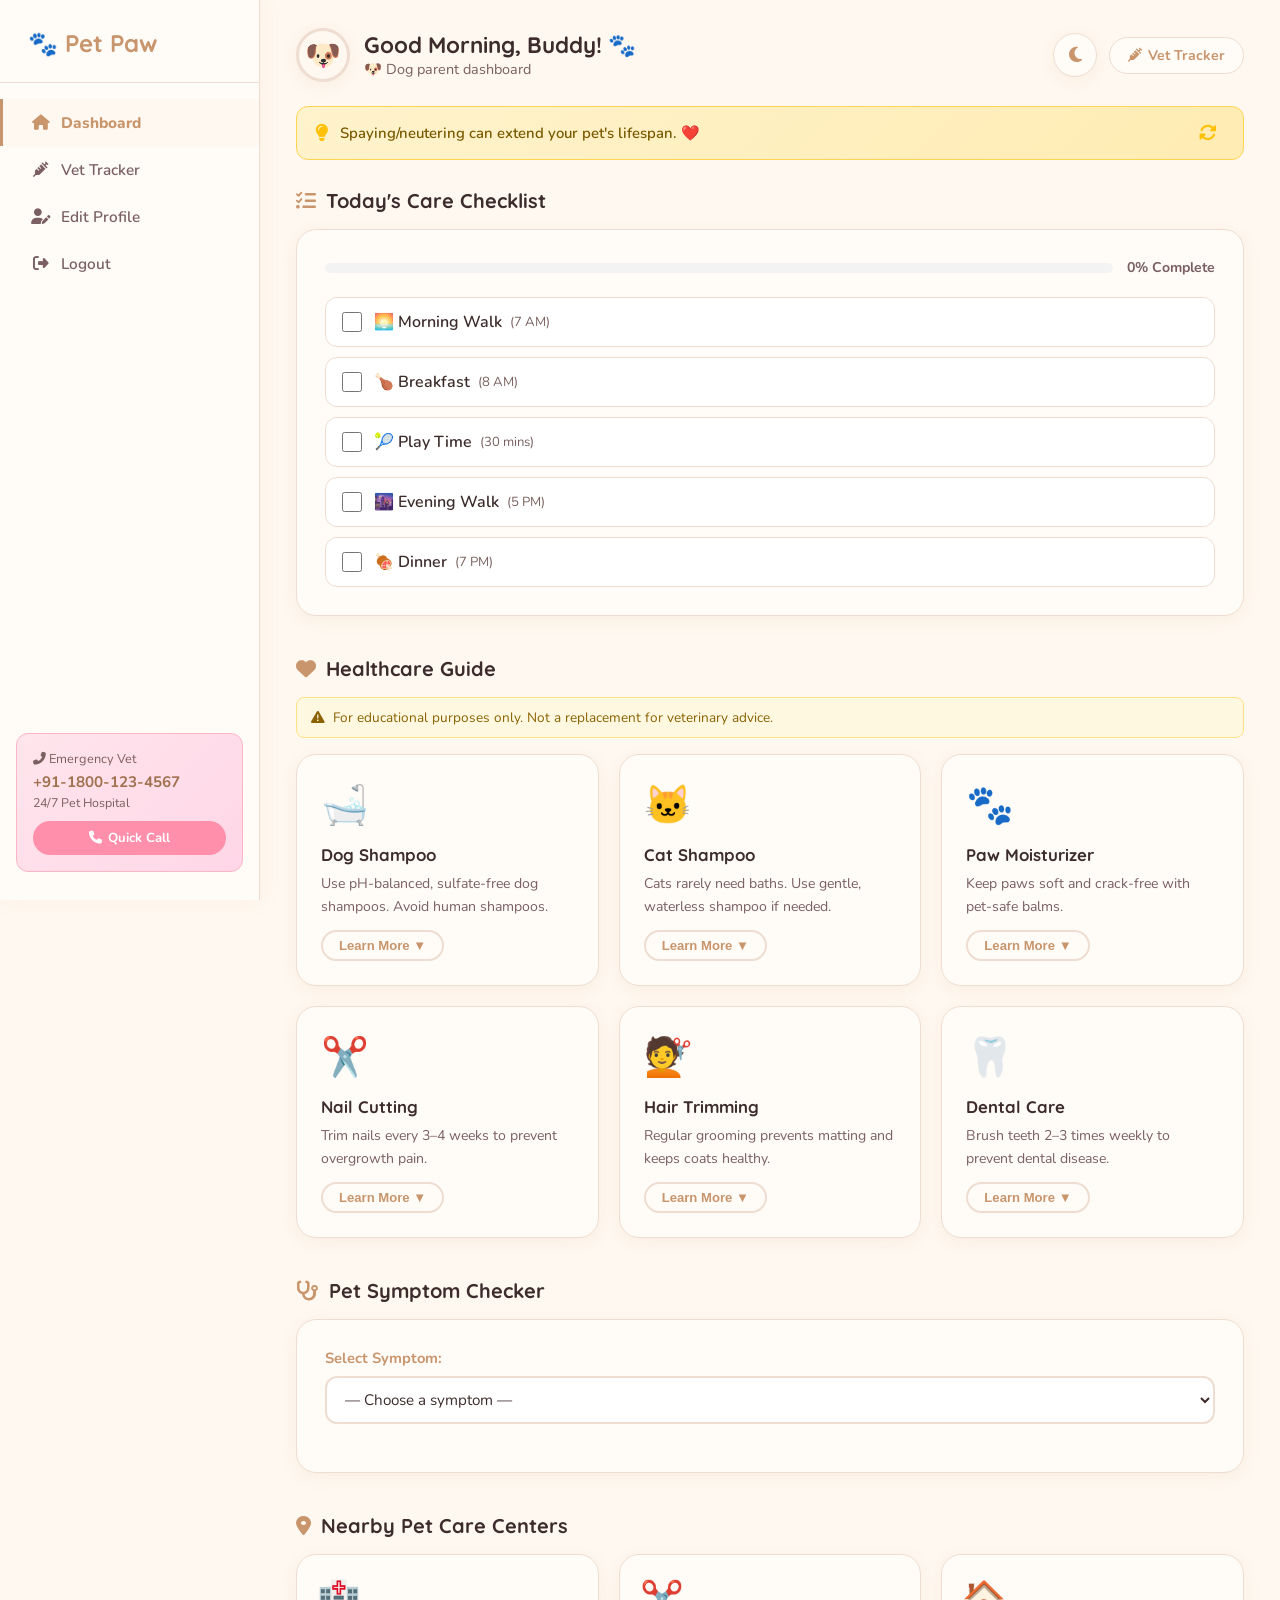
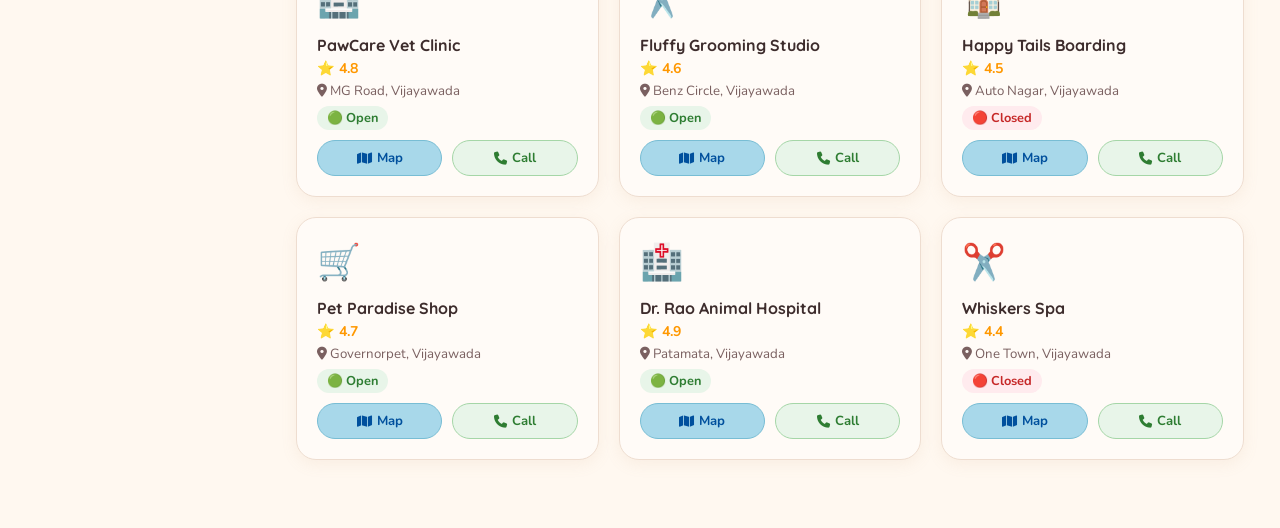
==== dashboard.html @ 9b2d1678 "First commit" ====
<!DOCTYPE html>
<html lang="en">
<head>
  <meta charset="UTF-8"/>
  <meta name="viewport" content="width=device-width, initial-scale=1.0"/>
  <title>Pet Paw 🐾 — Dashboard</title>
  <link rel="stylesheet" href="style.css"/>
  <link href="https://fonts.googleapis.com/css2?family=Nunito:wght@400;600;700;800;900&family=Quicksand:wght@400;500;600;700&display=swap" rel="stylesheet"/>
  <link rel="stylesheet" href="https://cdnjs.cloudflare.com/ajax/libs/font-awesome/6.5.0/css/all.min.css"/>
</head>
<body class="dashboard-page">

  <!-- Sidebar -->
  <nav class="sidebar" id="sidebar">
    <div class="sidebar-logo">🐾 <span>Pet Paw</span></div>
    <ul class="sidebar-nav">
      <li><a href="dashboard.html" class="active"><i class="fas fa-home"></i> Dashboard</a></li>
      <li><a href="tracker.html"><i class="fas fa-syringe"></i> Vet Tracker</a></li>
      <li><a href="profile.html"><i class="fas fa-user-edit"></i> Edit Profile</a></li>
      <li><a href="index.html"><i class="fas fa-sign-out-alt"></i> Logout</a></li>
    </ul>
    <div class="sidebar-emergency">
      <div class="emergency-card">
        <p><i class="fas fa-phone-alt"></i> Emergency Vet</p>
        <strong>+91-1800-123-4567</strong>
        <small>24/7 Pet Hospital</small>
        <a href="tel:+911800123456" class="emergency-btn"><i class="fas fa-phone"></i> Quick Call</a>
      </div>
    </div>
  </nav>

  <!-- Mobile nav toggle -->
  <button class="mobile-menu-btn" id="menuBtn" onclick="toggleSidebar()">
    <i class="fas fa-bars"></i>
  </button>

  <!-- Main Content -->
  <main class="main-content" id="mainContent">

    <!-- Top Bar -->
    <div class="topbar">
      <div class="topbar-left">
        <div class="pet-avatar" id="topAvatar">🐾</div>
        <div>
          <h2 class="greeting" id="greetingMsg">Good Morning! 🐾</h2>
          <p class="topbar-sub" id="topSub">Loading profile...</p>
        </div>
      </div>
      <div class="topbar-right">
        <button class="dark-toggle inline" id="darkToggle" title="Toggle Dark Mode">
          <i class="fas fa-moon"></i>
        </button>
        <a href="tracker.html" class="nav-pill"><i class="fas fa-syringe"></i> Vet Tracker</a>
      </div>
    </div>

    <!-- Daily Tip Banner -->
    <div class="tip-banner" id="tipBanner">
      <i class="fas fa-lightbulb"></i>
      <span id="tipText">Loading tip...</span>
      <button onclick="newTip()" title="New Tip"><i class="fas fa-sync-alt"></i></button>
    </div>

    <!-- SECTION A: Checklist -->
    <section class="dash-section fade-in">
      <h3 class="section-title"><i class="fas fa-tasks"></i> Today's Care Checklist</h3>
      <div class="checklist-card">
        <div class="checklist-progress-wrap">
          <div class="checklist-progress-bar">
            <div class="checklist-progress-fill" id="progressFill"></div>
          </div>
          <span class="progress-pct" id="progressPct">0% Complete</span>
        </div>
        <ul class="checklist" id="checklist">
          <li data-id="task1"><label><input type="checkbox" onchange="updateChecklist()"/> <span>🌅 Morning Walk <small>(7 AM)</small></span></label></li>
          <li data-id="task2"><label><input type="checkbox" onchange="updateChecklist()"/> <span>🍗 Breakfast <small>(8 AM)</small></span></label></li>
          <li data-id="task3"><label><input type="checkbox" onchange="updateChecklist()"/> <span>🎾 Play Time <small>(30 mins)</small></span></label></li>
          <li data-id="task4"><label><input type="checkbox" onchange="updateChecklist()"/> <span>🌆 Evening Walk <small>(5 PM)</small></span></label></li>
          <li data-id="task5"><label><input type="checkbox" onchange="updateChecklist()"/> <span>🍖 Dinner <small>(7 PM)</small></span></label></li>
        </ul>
        <div class="celebration" id="celebration" style="display:none">
          🎉 All tasks done! You're an amazing pet parent! 🐾
        </div>
      </div>
    </section>

    <!-- SECTION B: Healthcare -->
    <section class="dash-section fade-in">
      <h3 class="section-title"><i class="fas fa-heart"></i> Healthcare Guide</h3>
      <p class="warning-text"><i class="fas fa-exclamation-triangle"></i> For educational purposes only. Not a replacement for veterinary advice.</p>
      <div class="health-grid">
        <div class="health-card">
          <div class="health-icon">🛁</div>
          <h4>Dog Shampoo</h4>
          <p>Use pH-balanced, sulfate-free dog shampoos. Avoid human shampoos.</p>
          <button class="learn-btn" onclick="toggleLearn(this)">Learn More ▼</button>
          <div class="learn-more">
            <p>Recommended: Vet's Best Natural, Burt's Bees Dog Shampoo. Bathe every 4–6 weeks. Use lukewarm water and rinse thoroughly to prevent skin irritation.</p>
          </div>
        </div>
        <div class="health-card">
          <div class="health-icon">🐱</div>
          <h4>Cat Shampoo</h4>
          <p>Cats rarely need baths. Use gentle, waterless shampoo if needed.</p>
          <button class="learn-btn" onclick="toggleLearn(this)">Learn More ▼</button>
          <div class="learn-more">
            <p>Most cats self-groom. If bathing is necessary, use fragrance-free cat-specific shampoo. Avoid getting water in ears. Dry thoroughly after bath.</p>
          </div>
        </div>
        <div class="health-card">
          <div class="health-icon">🐾</div>
          <h4>Paw Moisturizer</h4>
          <p>Keep paws soft and crack-free with pet-safe balms.</p>
          <button class="learn-btn" onclick="toggleLearn(this)">Learn More ▼</button>
          <div class="learn-more">
            <p>Apply paw balm after walks, especially in hot or cold weather. Check for cracked pads, cuts, or foreign objects. Products like Musher's Secret work well.</p>
          </div>
        </div>
        <div class="health-card">
          <div class="health-icon">✂️</div>
          <h4>Nail Cutting</h4>
          <p>Trim nails every 3–4 weeks to prevent overgrowth pain.</p>
          <button class="learn-btn" onclick="toggleLearn(this)">Learn More ▼</button>
          <div class="learn-more">
            <p>Use sharp pet nail clippers. Avoid cutting the quick (pink area). If unsure, ask your vet for a demo. Reward with treats to make it a positive experience.</p>
          </div>
        </div>
        <div class="health-card">
          <div class="health-icon">💇</div>
          <h4>Hair Trimming</h4>
          <p>Regular grooming prevents matting and keeps coats healthy.</p>
          <button class="learn-btn" onclick="toggleLearn(this)">Learn More ▼</button>
          <div class="learn-more">
            <p>Brush daily for long-haired breeds. Professional grooming every 6–8 weeks recommended. Use slicker brushes for removing tangles gently.</p>
          </div>
        </div>
        <div class="health-card">
          <div class="health-icon">🦷</div>
          <h4>Dental Care</h4>
          <p>Brush teeth 2–3 times weekly to prevent dental disease.</p>
          <button class="learn-btn" onclick="toggleLearn(this)">Learn More ▼</button>
          <div class="learn-more">
            <p>Use pet-specific toothpaste (never human toothpaste). Dental chews and water additives also help. Annual dental check-ups with your vet are important.</p>
          </div>
        </div>
      </div>
    </section>

    <!-- SECTION C: Symptom Checker -->
    <section class="dash-section fade-in">
      <h3 class="section-title"><i class="fas fa-stethoscope"></i> Pet Symptom Checker</h3>
      <div class="symptom-card">
        <div class="symptom-row">
          <div class="form-group">
            <label>Select Symptom:</label>
            <select id="symptomSelect" onchange="onSymptomChange()">
              <option value="">— Choose a symptom —</option>
              <option value="vomit">🤢 Vomiting</option>
              <option value="urine">💧 Urine Issues</option>
              <option value="lethargy">😴 Lethargy</option>
              <option value="noappetite">🚫 No Appetite</option>
            </select>
          </div>
          <div class="form-group" id="vomitColorGroup" style="display:none">
            <label>Vomit Color:</label>
            <select id="vomitColor" onchange="checkSymptom()">
              <option value="">— Choose color —</option>
              <option value="yellow">🟡 Yellow</option>
              <option value="white">⚪ White Foam</option>
              <option value="brown">🟤 Brown</option>
            </select>
          </div>
        </div>
        <div class="symptom-result" id="symptomResult" style="display:none"></div>
      </div>
    </section>

    <!-- Nearby Pet Care Centers -->
    <section class="dash-section fade-in">
      <h3 class="section-title"><i class="fas fa-map-marker-alt"></i> Nearby Pet Care Centers</h3>
      <div class="centers-grid" id="centersGrid"></div>
    </section>

  </main>

  <script src="script.js"></script>
  <script>
    // Greet user
    window.onload = () => {
      initDarkMode();
      const name = localStorage.getItem('petName') || 'Buddy';
      const type = localStorage.getItem('petType') || 'dog';
      const photo = localStorage.getItem('petPhoto');
      const hour = new Date().getHours();
      const greet = hour < 12 ? 'Good Morning' : hour < 17 ? 'Good Afternoon' : 'Good Evening';
      document.getElementById('greetingMsg').textContent = `${greet}, ${name}! 🐾`;
      document.getElementById('topSub').textContent = `${type === 'dog' ? '🐶 Dog' : '🐱 Cat'} parent dashboard`;
      if (photo) {
        document.getElementById('topAvatar').innerHTML = `<img src="${photo}" alt="pet"/>`;
      } else {
        document.getElementById('topAvatar').textContent = type === 'dog' ? '🐶' : '🐱';
      }
      loadChecklist();
      showTip();
      renderCenters();
    };

    // Checklist
    function loadChecklist() {
      const saved = JSON.parse(localStorage.getItem('checklist') || '{}');
      document.querySelectorAll('#checklist input[type=checkbox]').forEach(cb => {
        const id = cb.closest('li').dataset.id;
        if (saved[id]) { cb.checked = true; cb.closest('li').classList.add('done'); }
      });
      updateChecklist();
    }
    function updateChecklist() {
      const all = document.querySelectorAll('#checklist input[type=checkbox]');
      const checked = document.querySelectorAll('#checklist input[type=checkbox]:checked');
      const pct = Math.round((checked.length / all.length) * 100);
      document.getElementById('progressFill').style.width = pct + '%';
      document.getElementById('progressPct').textContent = pct + '% Complete';
      const saved = {};
      all.forEach(cb => {
        const id = cb.closest('li').dataset.id;
        saved[id] = cb.checked;
        cb.checked ? cb.closest('li').classList.add('done') : cb.closest('li').classList.remove('done');
      });
      localStorage.setItem('checklist', JSON.stringify(saved));
      document.getElementById('celebration').style.display = (pct === 100) ? 'block' : 'none';
    }

    // Symptom checker
    function onSymptomChange() {
      const val = document.getElementById('symptomSelect').value;
      document.getElementById('vomitColorGroup').style.display = (val === 'vomit') ? 'flex' : 'none';
      document.getElementById('symptomResult').style.display = 'none';
      if (val !== 'vomit') checkSymptom();
    }
    function checkSymptom() {
      const sym = document.getElementById('symptomSelect').value;
      if (!sym) return;
      const res = document.getElementById('symptomResult');
      let html = '';
      if (sym === 'vomit') {
        const color = document.getElementById('vomitColor').value;
        if (!color) return;
        const data = {
          yellow: { text: 'Yellow vomit usually means an empty stomach. Try feeding a small meal and ensure fresh water is available.', sev: 'mild', label: '🟢 Mild' },
          white: { text: 'White foam may indicate mild indigestion or acid reflux. Offer bland food (boiled chicken & rice) for a day.', sev: 'moderate', label: '🟠 Moderate' },
          brown: { text: 'Brown vomit may indicate a serious condition. Please seek veterinary attention immediately!', sev: 'emergency', label: '🔴 Emergency' }
        };
        const d = data[color];
        html = `<div class="result-box sev-${d.sev}"><strong>${d.label}</strong><p>${d.text}</p>${d.sev === 'emergency' ? '<p class="emerg-warn">⚠️ Please visit a vet immediately!</p>' : ''}</div>`;
      } else {
        const data = {
          urine: { text: 'Urine changes (color, frequency, straining) can indicate UTI or kidney issues. Monitor for 24 hrs; if persists consult a vet.', sev: 'moderate', label: '🟠 Moderate' },
          lethargy: { text: 'Mild lethargy after activity is normal. If lasting more than 24 hrs, check for fever or other symptoms and consult a vet.', sev: 'moderate', label: '🟠 Moderate' },
          noappetite: { text: 'Skipping one meal is usually okay. If no appetite persists beyond 24 hrs or is combined with other symptoms, visit a vet.', sev: 'mild', label: '🟢 Mild' }
        };
        const d = data[sym];
        html = `<div class="result-box sev-${d.sev}"><strong>${d.label}</strong><p>${d.text}</p></div>`;
      }
      res.innerHTML = html;
      res.style.display = 'block';
    }

    // Nearby centers
    const centers = [
      { type: 'clinic', name: 'PawCare Vet Clinic', rating: '4.8', address: 'MG Road, Vijayawada', status: 'open', phone: '040-1234567' },
      { type: 'grooming', name: 'Fluffy Grooming Studio', rating: '4.6', address: 'Benz Circle, Vijayawada', status: 'open', phone: '040-2345678' },
      { type: 'boarding', name: 'Happy Tails Boarding', rating: '4.5', address: 'Auto Nagar, Vijayawada', status: 'closed', phone: '040-3456789' },
      { type: 'shop', name: 'Pet Paradise Shop', rating: '4.7', address: 'Governorpet, Vijayawada', status: 'open', phone: '040-4567890' },
      { type: 'clinic', name: 'Dr. Rao Animal Hospital', rating: '4.9', address: 'Patamata, Vijayawada', status: 'open', phone: '040-5678901' },
      { type: 'grooming', name: 'Whiskers Spa', rating: '4.4', address: 'One Town, Vijayawada', status: 'closed', phone: '040-6789012' },
    ];
    const typeIcons = { clinic: '🏥', grooming: '✂️', boarding: '🏠', shop: '🛒' };
    function renderCenters() {
      const grid = document.getElementById('centersGrid');
      grid.innerHTML = centers.map(c => `
        <div class="center-card">
          <div class="center-icon">${typeIcons[c.type]}</div>
          <div class="center-body">
            <h4>${c.name}</h4>
            <div class="center-rating">⭐ ${c.rating}</div>
            <p><i class="fas fa-map-marker-alt"></i> ${c.address}</p>
            <span class="status-badge ${c.status}">${c.status === 'open' ? '🟢 Open' : '🔴 Closed'}</span>
          </div>
          <div class="center-actions">
            <a href="https://maps.google.com?q=${encodeURIComponent(c.name+' '+c.address)}" target="_blank" class="center-btn map-btn"><i class="fas fa-map"></i> Map</a>
            <a href="tel:${c.phone}" class="center-btn call-btn"><i class="fas fa-phone"></i> Call</a>
          </div>
        </div>
      `).join('');
    }

    // Sidebar toggle
    function toggleSidebar() {
      document.getElementById('sidebar').classList.toggle('open');
    }
  </script>
</body>
</html>
---- style.css ----
/* =====================================================
   PET PAW — MAIN STYLESHEET
   Fonts: Nunito + Quicksand | Pastel & Modern Theme
   ===================================================== */

:root {
  --cream: #FFF8F0;
  --brown: #C8956C;
  --brown-dark: #A0714F;
  --pink: #FFB5C8;
  --pink-dark: #FF8FAB;
  --sky: #A8D8EA;
  --sky-dark: #78BDD4;
  --white: #FFFFFF;
  --light-gray: #F3F3F3;
  --text: #3D2C2C;
  --text-light: #7A6060;
  --card-bg: #FFFBF7;
  --border: #EEDDD0;
  --shadow: 0 8px 32px rgba(200,149,108,0.13);
  --shadow-sm: 0 4px 16px rgba(200,149,108,0.10);
  --radius: 20px;
  --radius-sm: 12px;
  --sidebar-w: 260px;
  --transition: 0.3s ease;
}

/* DARK MODE */
body.dark {
  --cream: #1A1218;
  --card-bg: #231A20;
  --white: #2A1F26;
  --light-gray: #2D2230;
  --text: #F5E6D8;
  --text-light: #C4A898;
  --border: #3D2E38;
  --shadow: 0 8px 32px rgba(0,0,0,0.35);
}

* { margin:0; padding:0; box-sizing:border-box; }

body {
  font-family: 'Nunito', sans-serif;
  background: var(--cream);
  color: var(--text);
  min-height: 100vh;
  transition: background var(--transition), color var(--transition);
}

h1,h2,h3,h4 { font-family: 'Quicksand', sans-serif; font-weight: 700; }

a { text-decoration: none; color: inherit; }

/* ---- DARK TOGGLE ---- */
.dark-toggle {
  position: fixed; top: 18px; right: 18px; z-index: 999;
  background: var(--card-bg); border: 1.5px solid var(--border);
  border-radius: 50%; width: 44px; height: 44px;
  cursor: pointer; font-size: 1.1rem; color: var(--brown);
  box-shadow: var(--shadow-sm); transition: all var(--transition);
  display: flex; align-items: center; justify-content: center;
}
.dark-toggle:hover { background: var(--brown); color: white; transform: rotate(20deg); }
.dark-toggle.inline { position: relative; top: auto; right: auto; }

/* ---- ANIMATIONS ---- */
@keyframes fadeUp { from { opacity:0; transform:translateY(30px); } to { opacity:1; transform:translateY(0); } }
@keyframes floatPaw { 0%,100% { transform: translateY(0) rotate(0deg); } 50% { transform: translateY(-18px) rotate(15deg); } }
@keyframes glow { 0%,100% { box-shadow: 0 0 18px var(--pink); } 50% { box-shadow: 0 0 36px var(--pink-dark), 0 0 60px var(--sky); } }
@keyframes popIn { 0% { transform:scale(0.8); opacity:0; } 100% { transform:scale(1); opacity:1; } }
@keyframes celebrate { 0%,100%{ transform:scale(1); } 50%{ transform:scale(1.04); } }

.fade-in { animation: fadeUp 0.7s ease both; }

/* ---- GLOWING BUTTON ---- */
.glow-btn {
  background: linear-gradient(135deg, var(--pink-dark), var(--brown));
  color: white; border: none; border-radius: 50px;
  padding: 14px 36px; font-size: 1.05rem; font-family: 'Quicksand', sans-serif;
  font-weight: 700; cursor: pointer; display: flex; align-items: center;
  gap: 10px; margin: 0 auto; transition: all var(--transition);
  animation: glow 2.5s ease-in-out infinite;
}
.glow-btn:hover { transform: translateY(-3px) scale(1.04); }
.glow-btn.wide { width: 100%; justify-content: center; }
.glow-btn.sm { padding: 10px 22px; font-size: 0.95rem; margin: 0; white-space: nowrap; }


/* ============================================
   PAGE 1 — WELCOME
   ============================================ */
.welcome-page {
  background: linear-gradient(135deg, #FDE9D9 0%, #FCE4EC 50%, #E3F2FD 100%);
  min-height: 100vh; display: flex; align-items: center; justify-content: center;
  position: relative; overflow: hidden;
}

.paw-float {
  position: fixed; font-size: 2rem; opacity: 0.13; pointer-events: none;
  animation: floatPaw 4s ease-in-out infinite;
  user-select: none;
}
.paw-1 { top:8%; left:5%; animation-delay:0s; font-size:2.5rem; }
.paw-2 { top:20%; right:8%; animation-delay:0.8s; font-size:1.8rem; }
.paw-3 { bottom:15%; left:12%; animation-delay:1.4s; font-size:3rem; }
.paw-4 { bottom:25%; right:6%; animation-delay:0.3s; font-size:2rem; }
.paw-5 { top:50%; left:50%; animation-delay:1.8s; font-size:1.5rem; }

.welcome-overlay {
  width: 100%; min-height: 100vh; display: flex;
  align-items: center; justify-content: center;
  padding: 40px 20px;
}
.welcome-content { text-align: center; max-width: 480px; width: 100%; }

.logo-badge {
  font-size: 4rem; display: inline-block;
  animation: floatPaw 3s ease-in-out infinite;
  margin-bottom: 10px;
}

.welcome-title {
  font-size: 2.8rem; color: var(--text); margin-bottom: 8px; line-height: 1.2;
}
.welcome-title span { color: var(--brown); }

.welcome-tagline {
  color: var(--text-light); font-size: 1.1rem; margin-bottom: 32px;
  font-family: 'Quicksand', sans-serif;
}

.welcome-card {
  background: var(--card-bg); border-radius: var(--radius);
  padding: 36px 32px; box-shadow: var(--shadow);
  border: 1.5px solid var(--border);
  animation: fadeUp 0.8s 0.2s ease both;
}

.input-group { margin-bottom: 24px; text-align: left; }
.input-group label {
  display: block; font-weight: 700; margin-bottom: 8px;
  color: var(--brown); font-size: 0.95rem;
}
.input-group input {
  width: 100%; padding: 13px 18px; border: 2px solid var(--border);
  border-radius: var(--radius-sm); font-family: 'Nunito', sans-serif;
  font-size: 1rem; color: var(--text); background: var(--white);
  transition: border-color var(--transition), box-shadow var(--transition);
  outline: none;
}
.input-group input:focus { border-color: var(--pink-dark); box-shadow: 0 0 0 3px rgba(255,143,171,0.15); }

.type-label { font-weight: 700; color: var(--text); margin-bottom: 12px; font-size: 0.95rem; }
.pet-cards { display: flex; gap: 16px; justify-content: center; margin-bottom: 28px; }

.pet-card {
  flex: 1; max-width: 140px; background: var(--white); border: 2.5px solid var(--border);
  border-radius: var(--radius); padding: 20px 14px; text-align: center;
  cursor: pointer; transition: all var(--transition); font-weight: 700;
  color: var(--text-light);
}
.pet-card:hover { border-color: var(--pink-dark); transform: translateY(-4px); box-shadow: var(--shadow-sm); }
.pet-card.selected { border-color: var(--brown); background: var(--cream); color: var(--brown); transform: translateY(-4px); box-shadow: 0 6px 20px rgba(200,149,108,0.25); }
.pet-emoji { font-size: 2.8rem; margin-bottom: 6px; }


/* ============================================
   PAGE 2 — PROFILE
   ============================================ */
.profile-page {
  background: linear-gradient(135deg, #FDE9D9 0%, #FCE4EC 50%, #E3F2FD 100%);
  min-height: 100vh; display: flex; align-items: center;
  justify-content: center; padding: 40px 20px;
}

.profile-container { width: 100%; max-width: 680px; }

.glass-card {
  background: rgba(255,255,255,0.88);
  backdrop-filter: blur(12px);
  border: 1.5px solid var(--border);
  border-radius: var(--radius); box-shadow: var(--shadow);
  padding: 40px 36px;
}
body.dark .glass-card { background: rgba(35,26,32,0.9); }

/* Progress Steps */
.progress-bar-wrap { margin-bottom: 28px; }
.progress-steps {
  display: flex; align-items: center; gap: 0;
  margin-bottom: 8px; justify-content: center;
}
.step {
  width: 36px; height: 36px; border-radius: 50%;
  background: var(--light-gray); color: var(--text-light);
  font-weight: 800; display: flex; align-items: center; justify-content: center;
  font-size: 0.95rem; border: 2.5px solid var(--border); z-index: 1;
  transition: all var(--transition);
}
.step.done { background: var(--brown); color: white; border-color: var(--brown); }
.step.active { background: var(--pink-dark); color: white; border-color: var(--pink-dark); }
.step-line { height: 3px; width: 80px; background: var(--border); }
.step-line.active { background: var(--pink-dark); }
.progress-label { text-align: center; color: var(--text-light); font-size: 0.88rem; }

.profile-header { text-align: center; margin-bottom: 28px; }
.logo-sm { font-size: 2.5rem; margin-bottom: 6px; }
.profile-header h2 { font-size: 1.6rem; color: var(--text); }
.profile-header p { color: var(--text-light); margin-top: 4px; }

/* Photo Upload */
.photo-upload-area {
  width: 120px; height: 120px; border-radius: 50%;
  border: 3px dashed var(--brown); margin: 0 auto 28px;
  cursor: pointer; overflow: hidden; transition: all var(--transition);
  display: flex; align-items: center; justify-content: center;
  background: var(--light-gray);
}
.photo-upload-area:hover { border-color: var(--pink-dark); transform: scale(1.04); }
.photo-preview {
  display: flex; flex-direction: column; align-items: center;
  color: var(--text-light); font-size: 0.8rem; gap: 4px;
  width: 100%; height: 100%; justify-content: center;
}
.photo-preview i { font-size: 1.8rem; color: var(--brown); }

/* Form Grid */
.form-grid { display: grid; grid-template-columns: 1fr 1fr; gap: 20px; margin-bottom: 28px; }
.form-group { display: flex; flex-direction: column; gap: 8px; }
.form-group.full-width { grid-column: 1 / -1; }

.form-group label {
  font-weight: 700; font-size: 0.92rem; color: var(--brown);
  display: flex; align-items: center; gap: 6px;
}

.radio-group { display: flex; flex-wrap: wrap; gap: 8px; }
.radio-pill {
  display: flex; align-items: center; gap: 6px;
  padding: 7px 14px; border: 2px solid var(--border);
  border-radius: 50px; cursor: pointer; font-size: 0.88rem;
  font-weight: 600; color: var(--text-light);
  transition: all var(--transition); user-select: none;
  background: var(--white);
}
.radio-pill:hover { border-color: var(--pink-dark); color: var(--pink-dark); }
.radio-pill input[type=radio] { accent-color: var(--pink-dark); width: 14px; height: 14px; }
.radio-pill:has(input:checked) { border-color: var(--brown); background: var(--cream); color: var(--brown); }

/* Input/Select shared */
input[type=text], input[type=date], select, textarea {
  width: 100%; padding: 11px 14px; border: 2px solid var(--border);
  border-radius: var(--radius-sm); font-family: 'Nunito', sans-serif;
  font-size: 0.95rem; color: var(--text); background: var(--white);
  transition: border-color var(--transition); outline: none;
}
input[type=text]:focus, input[type=date]:focus, select:focus {
  border-color: var(--pink-dark); box-shadow: 0 0 0 3px rgba(255,143,171,0.12);
}
body.dark input, body.dark select { background: var(--light-gray); color: var(--text); }


/* ============================================
   LAYOUT — SIDEBAR + MAIN
   ============================================ */
.sidebar {
  position: fixed; left: 0; top: 0; bottom: 0;
  width: var(--sidebar-w); background: var(--card-bg);
  border-right: 1.5px solid var(--border); z-index: 100;
  display: flex; flex-direction: column; padding: 28px 0;
  box-shadow: 2px 0 20px rgba(200,149,108,0.08);
  transition: background var(--transition), transform var(--transition);
}

.sidebar-logo {
  font-family: 'Quicksand', sans-serif; font-weight: 800;
  font-size: 1.5rem; color: var(--brown); padding: 0 28px 24px;
  border-bottom: 1.5px solid var(--border); margin-bottom: 16px;
}

.sidebar-nav { list-style: none; flex: 1; }
.sidebar-nav li a {
  display: flex; align-items: center; gap: 12px;
  padding: 13px 28px; color: var(--text-light); font-weight: 600;
  font-size: 0.96rem; transition: all var(--transition);
  border-left: 3px solid transparent;
}
.sidebar-nav li a:hover { color: var(--brown); background: var(--cream); border-left-color: var(--brown); }
.sidebar-nav li a.active { color: var(--brown); background: var(--cream); border-left-color: var(--brown); font-weight: 800; }
.sidebar-nav li a i { width: 18px; text-align: center; }

.sidebar-emergency { padding: 16px 16px 0; }
.emergency-card {
  background: linear-gradient(135deg, #FFE5EC, #FFD6E7);
  border-radius: var(--radius-sm); padding: 16px; border: 1px solid var(--pink);
}
.emergency-card p { font-size: 0.8rem; color: var(--text-light); margin-bottom: 4px; }
.emergency-card strong { color: var(--brown-dark); font-size: 0.95rem; display: block; margin-bottom: 2px; }
.emergency-card small { color: var(--text-light); font-size: 0.78rem; display: block; margin-bottom: 10px; }
.emergency-btn {
  display: flex; align-items: center; gap: 6px; justify-content: center;
  background: var(--pink-dark); color: white; border-radius: 50px;
  padding: 8px 16px; font-size: 0.82rem; font-weight: 700;
  transition: all var(--transition);
}
.emergency-btn:hover { background: var(--brown); transform: scale(1.03); }

.mobile-menu-btn {
  display: none; position: fixed; top: 14px; left: 14px; z-index: 200;
  background: var(--card-bg); border: 1.5px solid var(--border);
  border-radius: 10px; width: 42px; height: 42px;
  cursor: pointer; font-size: 1.1rem; color: var(--brown);
  box-shadow: var(--shadow-sm); align-items: center; justify-content: center;
}

.main-content {
  margin-left: var(--sidebar-w); padding: 28px 36px;
  min-height: 100vh; transition: margin var(--transition);
}

/* Topbar */
.topbar {
  display: flex; align-items: center; justify-content: space-between;
  margin-bottom: 24px; flex-wrap: wrap; gap: 14px;
}
.topbar-left { display: flex; align-items: center; gap: 14px; }
.pet-avatar {
  width: 54px; height: 54px; border-radius: 50%;
  background: var(--cream); border: 3px solid var(--border);
  display: flex; align-items: center; justify-content: center;
  font-size: 1.8rem; overflow: hidden; box-shadow: var(--shadow-sm);
}
.pet-avatar img { width: 100%; height: 100%; object-fit: cover; }
.greeting { font-size: 1.4rem; color: var(--text); }
.topbar-sub { color: var(--text-light); font-size: 0.9rem; }
.topbar-right { display: flex; align-items: center; gap: 12px; }

.nav-pill {
  background: var(--card-bg); border: 1.5px solid var(--border);
  border-radius: 50px; padding: 8px 18px; font-size: 0.88rem;
  font-weight: 700; color: var(--brown); display: flex; align-items: center;
  gap: 6px; transition: all var(--transition);
}
.nav-pill:hover { background: var(--brown); color: white; }

/* Tip Banner */
.tip-banner {
  background: linear-gradient(135deg, #FFF3CD, #FFECB3);
  border: 1.5px solid #FFD54F; border-radius: var(--radius-sm);
  padding: 13px 18px; display: flex; align-items: center; gap: 12px;
  margin-bottom: 28px; color: #7A5A00; font-weight: 600; font-size: 0.93rem;
}
.tip-banner i:first-child { color: #FFC107; font-size: 1.1rem; }
.tip-banner span { flex: 1; }
.tip-banner button {
  background: none; border: none; cursor: pointer; color: #7A5A00;
  font-size: 0.9rem; padding: 4px 8px; border-radius: 6px;
  transition: all var(--transition);
}
.tip-banner button:hover { background: rgba(0,0,0,0.07); transform: rotate(180deg); }

/* Section Titles */
.dash-section { margin-bottom: 40px; }
.section-title {
  font-size: 1.25rem; color: var(--text); margin-bottom: 16px;
  display: flex; align-items: center; gap: 10px;
}
.section-title i { color: var(--brown); }

/* Warning text */
.warning-text {
  background: #FFF8E1; border: 1px solid #FFE082; border-radius: 8px;
  padding: 10px 14px; color: #8a6200; font-size: 0.85rem;
  margin-bottom: 16px; display: flex; align-items: center; gap: 8px;
}


/* ============================================
   CHECKLIST
   ============================================ */
.checklist-card {
  background: var(--card-bg); border-radius: var(--radius);
  border: 1.5px solid var(--border); padding: 28px; box-shadow: var(--shadow-sm);
}
.checklist-progress-wrap { display: flex; align-items: center; gap: 14px; margin-bottom: 20px; }
.checklist-progress-bar {
  flex: 1; height: 10px; background: var(--light-gray);
  border-radius: 99px; overflow: hidden;
}
.checklist-progress-fill {
  height: 100%; background: linear-gradient(90deg, var(--pink-dark), var(--brown));
  border-radius: 99px; width: 0; transition: width 0.5s ease;
}
.progress-pct { font-size: 0.88rem; color: var(--text-light); font-weight: 700; white-space: nowrap; }

.checklist { list-style: none; display: flex; flex-direction: column; gap: 10px; }
.checklist li label {
  display: flex; align-items: center; gap: 12px;
  padding: 13px 16px; background: var(--white); border-radius: var(--radius-sm);
  border: 1.5px solid var(--border); cursor: pointer;
  transition: all var(--transition); font-weight: 600;
}
.checklist li label:hover { border-color: var(--pink-dark); background: var(--cream); }
.checklist li.done label { text-decoration: line-through; color: var(--text-light); background: var(--light-gray); }
.checklist li input[type=checkbox] { width: 20px; height: 20px; accent-color: var(--brown); cursor: pointer; }
.checklist li span { display: flex; align-items: center; gap: 8px; }
.checklist li small { color: var(--text-light); font-size: 0.82rem; font-weight: 400; }

.celebration {
  text-align: center; padding: 16px;
  background: linear-gradient(135deg, #FFD6E7, #E0F7FA);
  border-radius: var(--radius-sm); font-weight: 700; font-size: 1.05rem;
  color: var(--brown-dark); margin-top: 16px;
  animation: celebrate 0.6s ease;
}


/* ============================================
   HEALTHCARE CARDS
   ============================================ */
.health-grid { display: grid; grid-template-columns: repeat(auto-fill, minmax(240px, 1fr)); gap: 20px; }

.health-card {
  background: var(--card-bg); border: 1.5px solid var(--border);
  border-radius: var(--radius); padding: 24px; box-shadow: var(--shadow-sm);
  transition: all var(--transition); position: relative; overflow: hidden;
}
.health-card:hover { transform: translateY(-5px); box-shadow: var(--shadow); border-color: var(--pink); }
.health-icon { font-size: 2.4rem; margin-bottom: 12px; }
.health-card h4 { font-size: 1.05rem; margin-bottom: 8px; color: var(--text); }
.health-card p { color: var(--text-light); font-size: 0.88rem; line-height: 1.6; margin-bottom: 12px; }

.learn-btn {
  background: none; border: 2px solid var(--border); border-radius: 50px;
  padding: 6px 16px; font-size: 0.82rem; font-weight: 700; cursor: pointer;
  color: var(--brown); transition: all var(--transition);
}
.learn-btn:hover { background: var(--brown); color: white; border-color: var(--brown); }

.learn-more {
  display: none; margin-top: 12px; padding-top: 12px;
  border-top: 1.5px solid var(--border);
  animation: fadeUp 0.3s ease;
}
.learn-more p { font-size: 0.85rem; color: var(--text-light); line-height: 1.7; }


/* ============================================
   SYMPTOM CHECKER
   ============================================ */
.symptom-card {
  background: var(--card-bg); border: 1.5px solid var(--border);
  border-radius: var(--radius); padding: 28px; box-shadow: var(--shadow-sm);
}
.symptom-row { display: flex; gap: 20px; flex-wrap: wrap; margin-bottom: 20px; }
.symptom-row .form-group { flex: 1; min-width: 200px; }
.symptom-row select { min-width: 200px; }

.symptom-result { animation: popIn 0.35s ease; }
.result-box {
  border-radius: var(--radius-sm); padding: 18px 22px;
  border-left: 5px solid;
}
.result-box strong { display: block; font-size: 1.1rem; margin-bottom: 8px; }
.result-box p { font-size: 0.9rem; line-height: 1.7; }
.result-box.sev-mild { background: #F1FFF4; border-color: #4CAF50; color: #1B5E20; }
.result-box.sev-moderate { background: #FFF8E1; border-color: #FF9800; color: #7A4000; }
.result-box.sev-emergency { background: #FFF0F0; border-color: #F44336; color: #7A0000; }
.emerg-warn { font-weight: 800; margin-top: 10px; font-size: 1rem; }


/* ============================================
   NEARBY CENTERS
   ============================================ */
.centers-grid { display: grid; grid-template-columns: repeat(auto-fill, minmax(260px, 1fr)); gap: 20px; }

.center-card {
  background: var(--card-bg); border: 1.5px solid var(--border);
  border-radius: var(--radius); padding: 20px; display: flex;
  flex-direction: column; gap: 12px; box-shadow: var(--shadow-sm);
  transition: all var(--transition);
}
.center-card:hover { transform: translateY(-4px); box-shadow: var(--shadow); }
.center-icon { font-size: 2.2rem; }
.center-body { flex: 1; }
.center-body h4 { font-size: 1rem; margin-bottom: 4px; }
.center-rating { font-size: 0.88rem; color: #FF9800; font-weight: 700; margin-bottom: 4px; }
.center-body p { font-size: 0.83rem; color: var(--text-light); margin-bottom: 6px; }
.status-badge { font-size: 0.8rem; font-weight: 700; padding: 3px 10px; border-radius: 99px; }
.status-badge.open { background: #E8F5E9; color: #2E7D32; }
.status-badge.closed { background: #FFEBEE; color: #C62828; }

.center-actions { display: flex; gap: 10px; }
.center-btn {
  flex: 1; padding: 8px 12px; border-radius: 50px; font-size: 0.82rem;
  font-weight: 700; text-align: center; display: flex; align-items: center;
  justify-content: center; gap: 5px; transition: all var(--transition);
}
.map-btn { background: var(--sky); color: #00509D; border: 1.5px solid var(--sky-dark); }
.map-btn:hover { background: var(--sky-dark); }
.call-btn { background: #E8F5E9; color: #2E7D32; border: 1.5px solid #A5D6A7; }
.call-btn:hover { background: #A5D6A7; }


/* ============================================
   VET TRACKER
   ============================================ */
.tracker-add-card { padding: 24px 28px; }
.tracker-form-row {
  display: flex; gap: 16px; align-items: flex-end; flex-wrap: wrap;
}
.tracker-form-row .form-group { flex: 1; min-width: 160px; }

.tracker-table-wrap {
  background: var(--card-bg); border: 1.5px solid var(--border);
  border-radius: var(--radius); overflow: hidden; box-shadow: var(--shadow-sm);
}
.tracker-table { width: 100%; border-collapse: collapse; }
.tracker-table thead th {
  background: var(--cream); color: var(--brown); font-size: 0.88rem;
  font-weight: 800; padding: 14px 18px; text-align: left;
  border-bottom: 1.5px solid var(--border); white-space: nowrap;
}
.tracker-table tbody tr { border-bottom: 1px solid var(--border); transition: background var(--transition); }
.tracker-table tbody tr:hover { background: var(--cream); }
.tracker-table tbody td { padding: 13px 18px; font-size: 0.9rem; color: var(--text); }
.tracker-table tbody tr.completed td { color: var(--text-light); }

.status-pill {
  padding: 4px 12px; border-radius: 99px; font-size: 0.8rem; font-weight: 700;
}
.status-pill.pending { background: #FFF3E0; color: #E65100; }
.status-pill.completed { background: #E8F5E9; color: #2E7D32; }

.mark-done-btn {
  background: linear-gradient(135deg, #A5D6A7, #66BB6A); color: #1B5E20;
  border: none; border-radius: 50px; padding: 6px 14px;
  font-size: 0.8rem; font-weight: 700; cursor: pointer;
  transition: all var(--transition); margin-right: 6px;
  display: inline-flex; align-items: center; gap: 4px;
}
.mark-done-btn:hover { transform: scale(1.05); box-shadow: 0 3px 10px rgba(76,175,80,0.3); }

.del-btn {
  background: #FFEBEE; color: #C62828; border: none;
  border-radius: 50px; padding: 6px 10px; cursor: pointer;
  font-size: 0.8rem; transition: all var(--transition);
}
.del-btn:hover { background: #EF9A9A; transform: scale(1.05); }

.no-records { text-align: center; padding: 28px; color: var(--text-light); }

.summary-cards { display: flex; gap: 20px; flex-wrap: wrap; }
.sum-card {
  flex: 1; min-width: 160px; border-radius: var(--radius-sm);
  padding: 20px 22px; display: flex; align-items: center; gap: 14px;
  font-weight: 700; box-shadow: var(--shadow-sm);
}
.sum-card .sum-icon { font-size: 2rem; }
.sum-card strong { display: block; font-size: 1.8rem; line-height: 1; }
.sum-card span { font-size: 0.85rem; color: var(--text-light); }
.sum-card.blue { background: #E3F2FD; border: 1.5px solid #90CAF9; }
.sum-card.green { background: #E8F5E9; border: 1.5px solid #A5D6A7; }
.sum-card.orange { background: #FFF3E0; border: 1.5px solid #FFCC80; }


/* ============================================
   RESPONSIVE
   ============================================ */
@media (max-width: 768px) {
  .sidebar {
    transform: translateX(-100%);
    width: 260px;
    box-shadow: 4px 0 30px rgba(0,0,0,0.15);
  }
  .sidebar.open { transform: translateX(0); }
  .main-content { margin-left: 0; padding: 20px 18px; }
  .mobile-menu-btn { display: flex; }
  .dark-toggle { right: 70px; }
  .form-grid { grid-template-columns: 1fr; }
  .tracker-form-row { flex-direction: column; }
  .tracker-table-wrap { overflow-x: auto; }
  .topbar { flex-direction: column; align-items: flex-start; }
  .topbar-right { width: 100%; justify-content: flex-end; }
  .health-grid { grid-template-columns: 1fr; }
  .centers-grid { grid-template-columns: 1fr; }
  .summary-cards { flex-direction: column; }
  .glass-card { padding: 24px 18px; }
  .welcome-title { font-size: 2rem; }
  .step-line { width: 50px; }
}

@media (max-width: 480px) {
  .pet-cards { gap: 10px; }
  .welcome-card { padding: 24px 18px; }
}
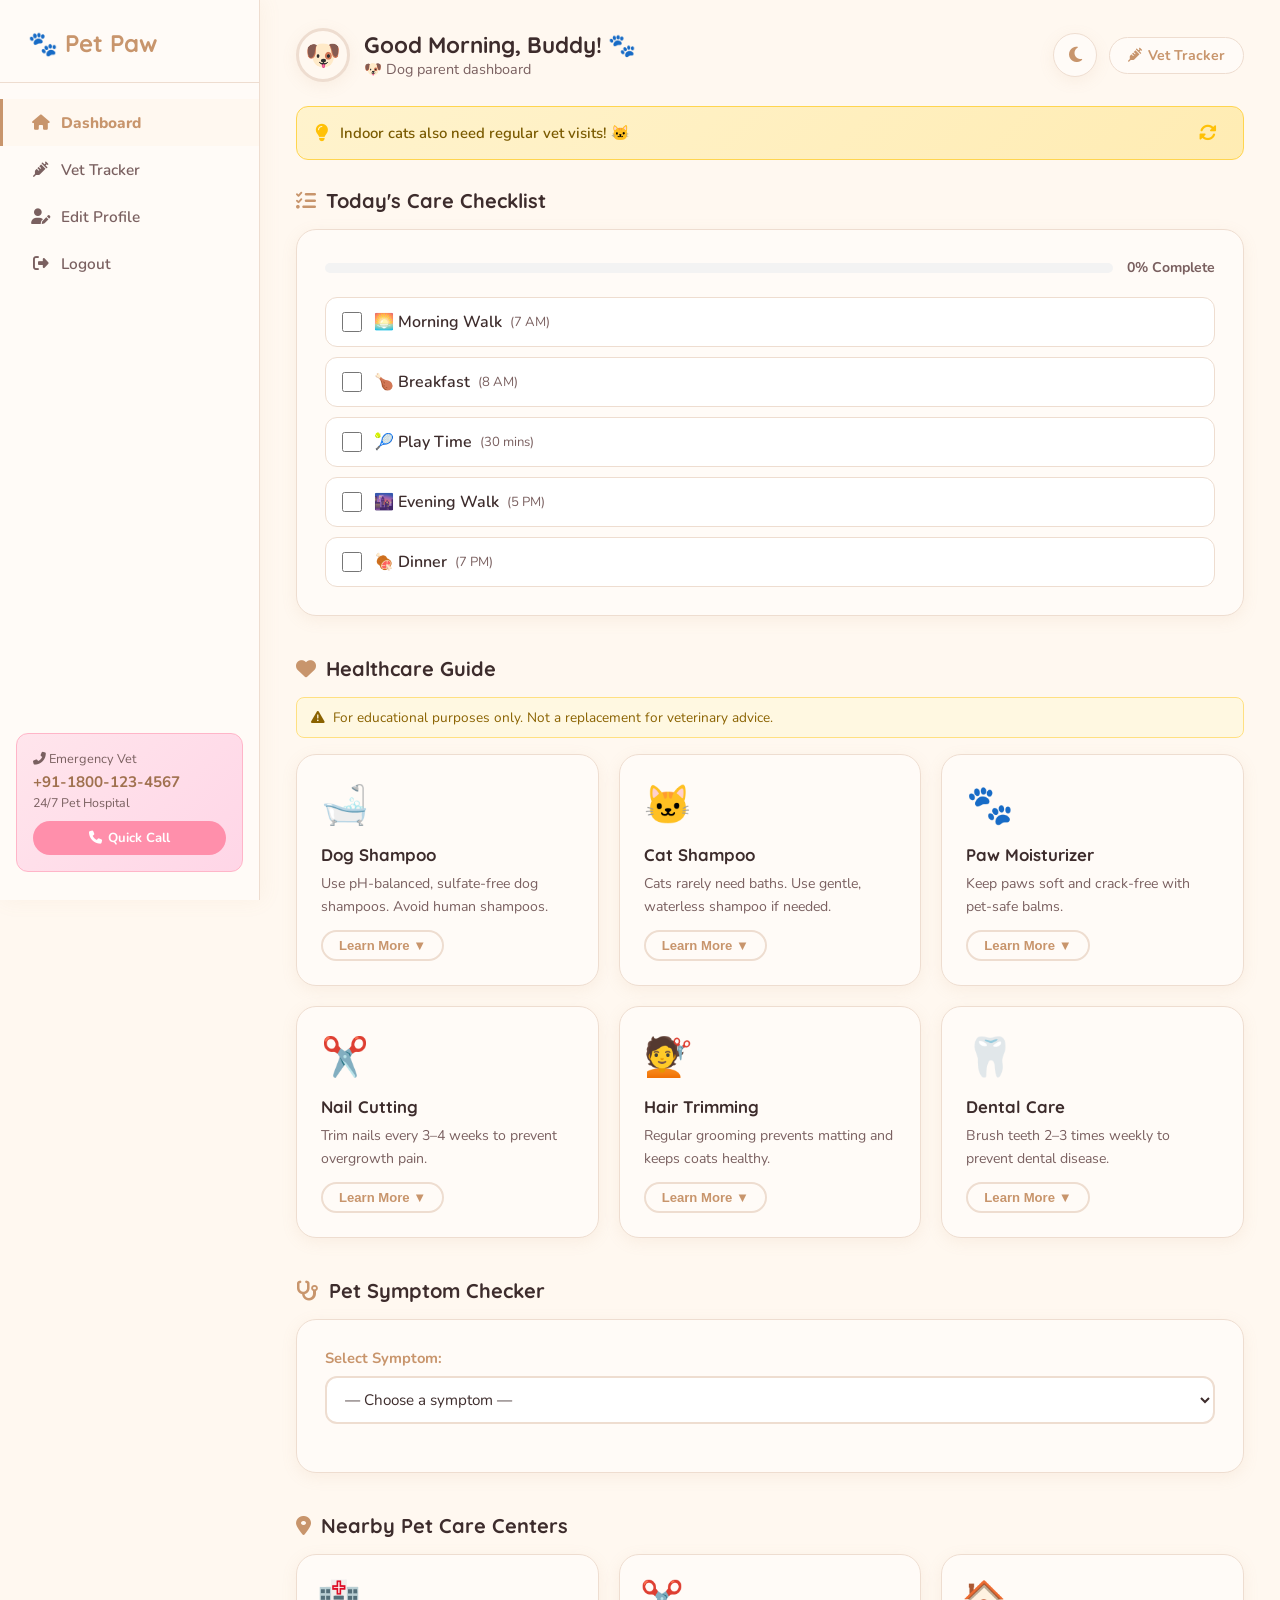
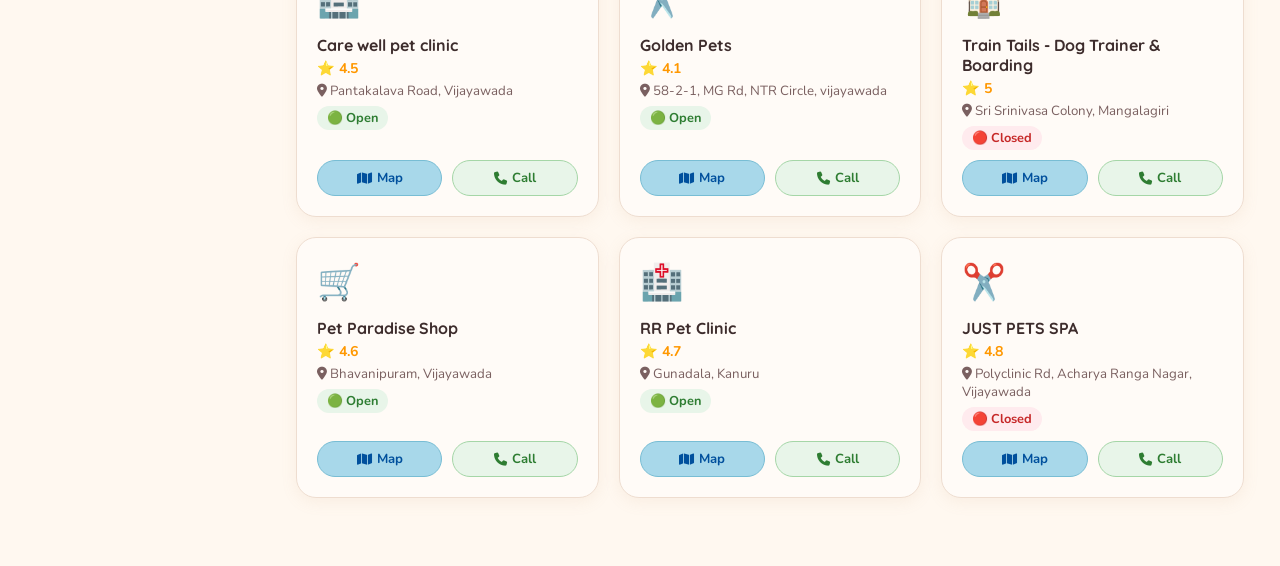
==== commit 7027f3dc: "dashboard.html pet clinic ,grooming and shop names" ====
--- a/dashboard.html
+++ b/dashboard.html
@@ -267,12 +267,12 @@
 
     // Nearby centers
     const centers = [
-      { type: 'clinic', name: 'PawCare Vet Clinic', rating: '4.8', address: 'MG Road, Vijayawada', status: 'open', phone: '040-1234567' },
-      { type: 'grooming', name: 'Fluffy Grooming Studio', rating: '4.6', address: 'Benz Circle, Vijayawada', status: 'open', phone: '040-2345678' },
-      { type: 'boarding', name: 'Happy Tails Boarding', rating: '4.5', address: 'Auto Nagar, Vijayawada', status: 'closed', phone: '040-3456789' },
-      { type: 'shop', name: 'Pet Paradise Shop', rating: '4.7', address: 'Governorpet, Vijayawada', status: 'open', phone: '040-4567890' },
-      { type: 'clinic', name: 'Dr. Rao Animal Hospital', rating: '4.9', address: 'Patamata, Vijayawada', status: 'open', phone: '040-5678901' },
-      { type: 'grooming', name: 'Whiskers Spa', rating: '4.4', address: 'One Town, Vijayawada', status: 'closed', phone: '040-6789012' },
+      { type: 'clinic', name: 'Care well pet clinic', rating: '4.5', address: 'Pantakalava Road, Vijayawada', status: 'open', phone: '09490988909' },
+      { type: 'grooming', name: 'Golden Pets', rating: '4.1', address: '58-2-1, MG Rd, NTR Circle, vijayawada', status: 'open', phone: '09299303333' },
+      { type: 'boarding', name: 'Train Tails - Dog Trainer & Boarding', rating: '5', address: 'Sri Srinivasa Colony, Mangalagiri', status: 'closed', phone: '040-3456789' },
+      { type: 'shop', name: 'Pet Paradise Shop', rating: '4.6', address: 'Bhavanipuram, Vijayawada', status: 'open', phone: '040-4567890' },
+      { type: 'clinic', name: 'RR Pet Clinic', rating: '4.7', address: 'Gunadala, Kanuru', status: 'open', phone: '09849362082' },
+      { type: 'grooming', name: 'JUST PETS SPA', rating: '4.8', address: 'Polyclinic Rd, Acharya Ranga Nagar, Vijayawada', status: 'closed', phone: '09121241038' },
     ];
     const typeIcons = { clinic: '🏥', grooming: '✂️', boarding: '🏠', shop: '🛒' };
     function renderCenters() {
